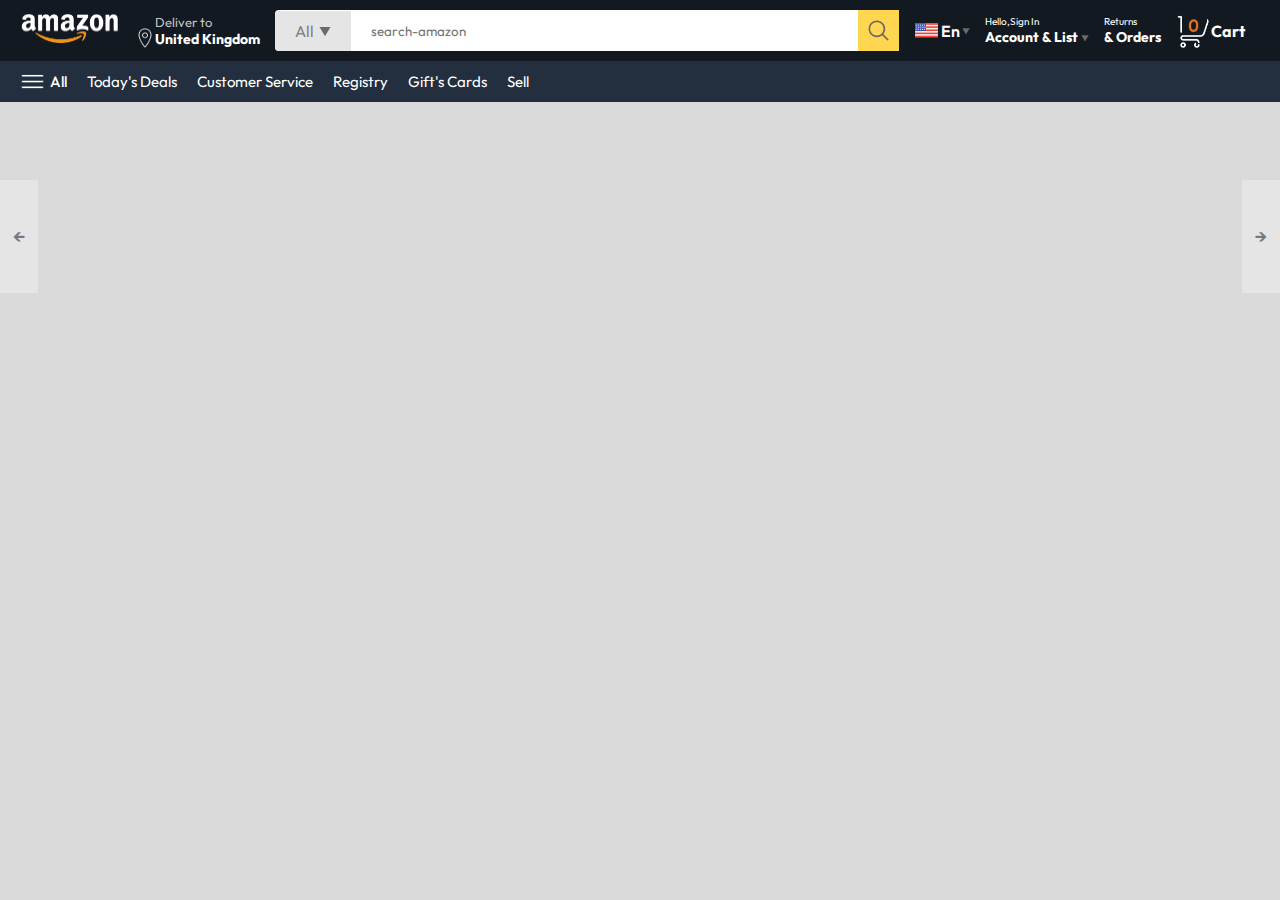
==== index.html @ e349fc18 "morning mini change" ====
<!DOCTYPE html>
<html lang="en">
  <head>
    <meta charset="UTF-8" />
    <meta name="viewport" content="width=device-width, initial-scale=1.0" />
    <title>Amazon clone from yt</title>
    <link rel="stylesheet" href="style.css" />
  </head>
  <body>
    <nav>
      <a href="/">
        <img src="./assets/amazon_logo.png" width="100" alt="" />
      </a>
      <div class="nav-country">
        <img src="./assets/location_icon.png" height="20" alt="" />
        <div>
          <p>Deliver to</p>
          <h1>United Kingdom</h1>
        </div>
      </div>
      <div class="nav-search">
        <div class="nav-search-category">
          <p>All</p>
          <img src="./assets/dropdown_icon.png" alt="" height="12" />
        </div>
        <input
          type="text"
          class="nav-search-input"
          placeholder="search-amazon"
        />
        <img src="./assets/search_icon.png" alt="" class="nav-search-icon" />
      </div>
      <div class="nav-language">
        <img src="./assets/us_flag.png" alt="" width="25px" />
        <p>En</p>
        <img src="./assets/dropdown_icon.png" alt="" width="8px" />
      </div>
      <div class="nav-text">
        <p>Hello,Sign In</p>
        <h1>
          Account & List
          <img src="./assets/dropdown_icon.png" alt="" width="8px" />
        </h1>
      </div>
      <div class="nav-text">
        <p>Returns</p>
        <h1>& Orders</h1>
      </div>
      <a href="#" class="nav-cart">
        <img src="./assets/cart_icon.png" width="35px" alt="" />
        <h4>Cart</h4>
      </a>
    </nav>

    <!-- nav-bottom -->
    <div class="nav-bottom">
      <div>
        <img src="./assets/menu_icon.png" width="25px" alt="" />
        <p>All</p>
      </div>
      <p>Today's Deals</p>
      <p>Customer Service</p>
      <p>Registry</p>
      <p>Gift's Cards</p>
      <p>Sell</p>
    </div>
    <div class="header-slider">
      <a href="#" class="control-prev">&#8592</a>
      <a href="#" class="control-next">&#8594</a>
      <ul>
        <img src="./assets/header1.jpg" class="header-img" alt="" />
        <img src="./assets/header2.jpg" class="header-img" alt="" />
        <img src="./assets/header3.jpg" class="header-img" alt="" />
        <img src="./assets/header4.jpg" class="header-img" alt="" />
        <img src="./assets/header5.jpg" class="header-img" alt="" />
        <img src="./assets/header6.jpg" class="header-img" alt="" />
      </ul>
    </div>



    <script src="script.js"></script>
  </body>
</html>
---- style.css ----
@import url("https://fonts.googleapis.com/css2?family=Outfit:wght@100..900&display=swap");

* {
  padding: 0;
  margin: 0;
  box-sizing: border-box;
  font-family: Outfit;
}
body {
  background-color: #dadada;
}
a {
  text-decoration: none;
  color: inherit;
}
nav {
  display: flex;
  align-items: center;
  justify-content: space-between;
  background: #131921;
  padding: 10px 20px;
  color: #fff;
}
.nav-country {
  display: flex;
  align-items: end;
  margin-left: 15px;
  font-size: 13px;
  color: #c4c4c4;
}
.nav-country h1 {
  color: #fff;
  font-size: 14px;
}
.nav-search {
  flex: 1;
  display: flex;
  align-items: center;
  background: #fff;
  color: gray;
  max-width: 1000px;
  margin-left: 15px;
  border-radius: 4px;
}
.nav-search-category {
  display: flex;
  align-items: center;
  padding: 10px 20px;
  gap: 5px;
  background: #e5e5e5;
  border-radius: 4px 0 0 4px;
}

.nav-search-input {
  border: none;
  outline: none;
  padding-left: 20px;
  width: 100%; /* Full width */
}
.nav-search-icon {
  max-width: 41px;
  padding: 8px;
  background: #ffd64f;
  border: 0 4px 4px 0;
}
.nav-language {
  display: flex;
  align-items: center;
  gap: 2px;
  font-weight: 600;
  margin-left: 15px;
}
.nav-text {
  margin-left: 15px;
}
.nav-text {
  font-size: 10px;
}
.nav-text h1 {
  font-size: 14px;
}
.nav-cart {
  display: flex;
  align-items: center;
  margin: 0 15px;
}

.nav-bottom {
  display: flex;
  align-items: center;
  gap: 20px;
  padding: 8px 20px;
  background: #232f3e;
  color: #fff;
  font-size: 15px;
}
.nav-bottom div {
  display: flex;
  align-items: center;
  gap: 5px;
  font-weight: 500;
}
.header-slider ul {
  display: flex;
  overflow-y: hidden;
}
.header-img {
  max-width: 100%;
  mask-image: linear-gradient(to bottom, #000000 50%, transparent 100%);
}
.header-slider a {
  position: absolute;
  top: 20%;
  z-index: 1;
  padding: 5vh 1vw;
  background: #ffffff4f;
  color: #0000007b;
  text-decoration: none;
  font-weight: 600;
  font-size: 18px;
  cursor: pointer;
}

.control-next {
  right: 0;
}
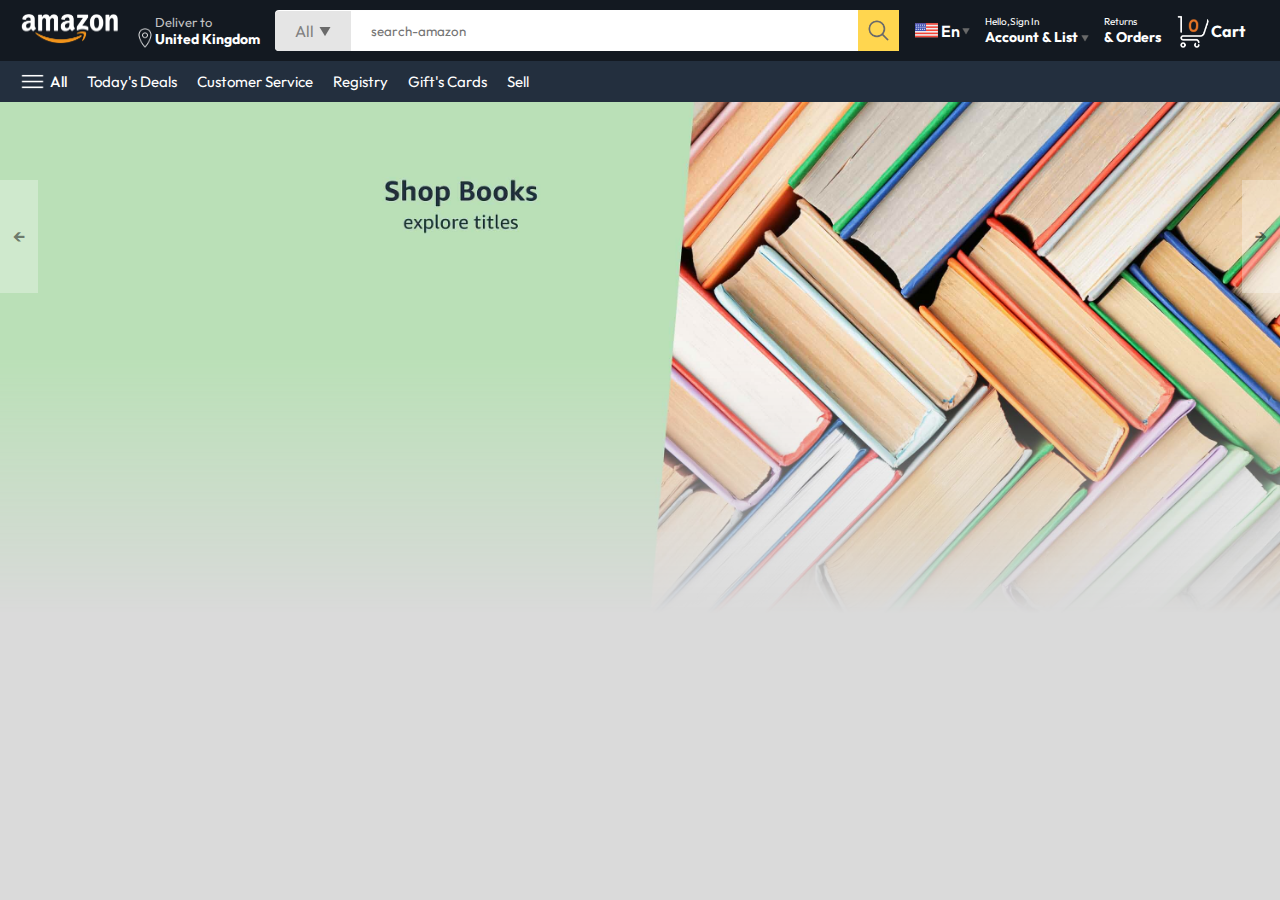
==== commit ae427369: "simle error distroyed my 1 hour" ====
--- a/index.html
+++ b/index.html
@@ -67,6 +67,7 @@
     <div class="header-slider">
       <a href="#" class="control-prev">&#8592</a>
       <a href="#" class="control-next">&#8594</a>
+
       <ul>
         <img src="./assets/header1.jpg" class="header-img" alt="" />
         <img src="./assets/header2.jpg" class="header-img" alt="" />
@@ -77,8 +78,6 @@
       </ul>
     </div>
 
-
-
     <script src="script.js"></script>
   </body>
 </html>
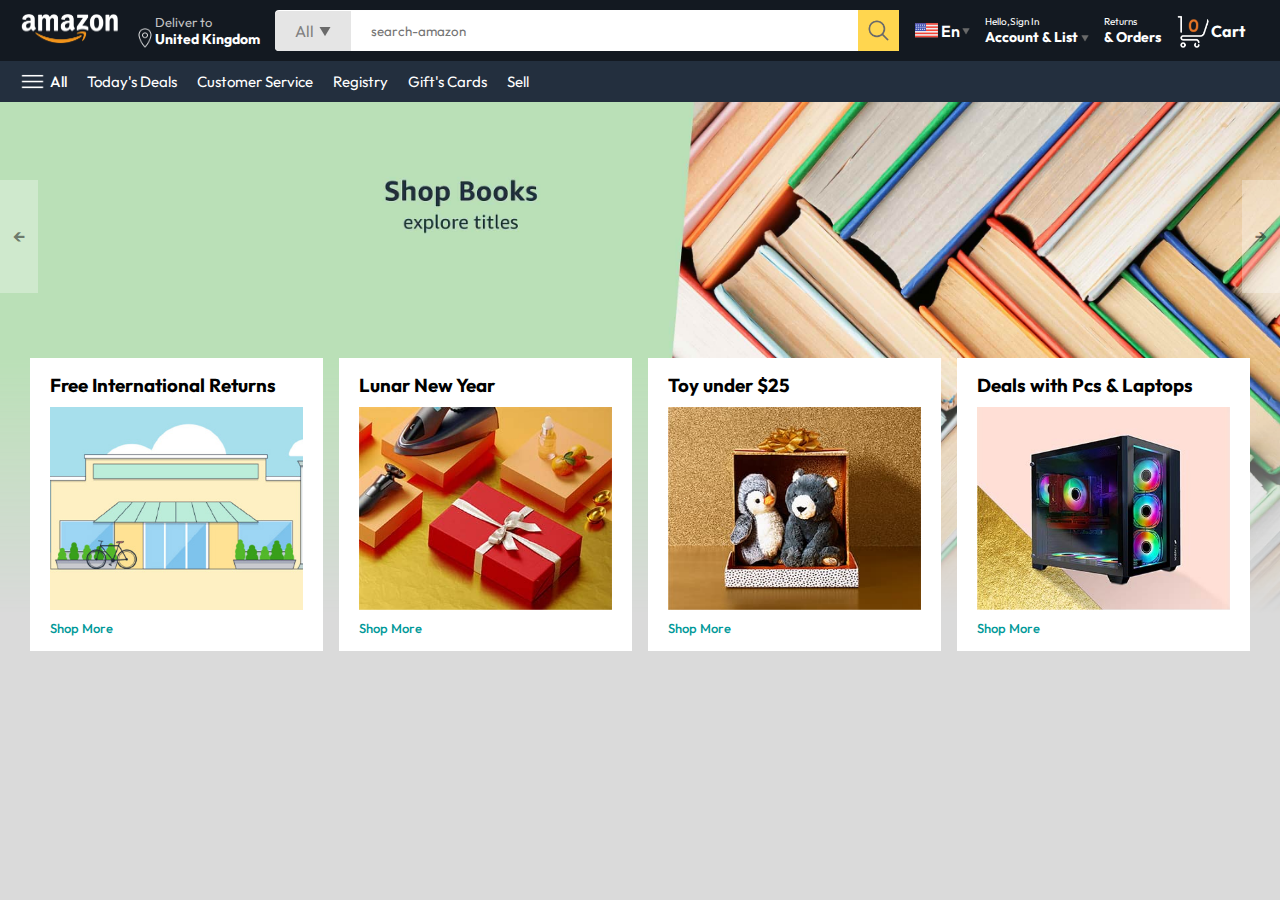
==== commit d7b28c6d: "morning start" ====
--- a/index.html
+++ b/index.html
@@ -78,6 +78,35 @@
       </ul>
     </div>
 
+    <div class="box-row header-box">
+      <div class="box-col">
+        <h3>Free International Returns</h3>
+        <img src="./assets/box1-1.jpg" alt="">
+          <a href="/">Shop More</a>
+      </div>
+     
+      <div class="box-col">
+        <h3>Lunar New Year</h3>
+        <img src="./assets/box1-2.jpg" alt="">
+          <a href="/">Shop More</a>
+      </div>
+      <div class="box-col">
+        <h3>Toy under $25</h3>
+        <img src="./assets/box1-3.jpg" alt="">
+          <a href="/">Shop More</a>
+      </div>
+      <div class="box-col">
+        <h3>
+          Deals with Pcs & Laptops
+        </h3>
+        <img src="./assets/box1-4.jpg" alt="">
+          <a href="/">Shop More</a>
+      </div>
+     
+    </div>
+
     <script src="script.js"></script>
   </body>
 </html>
+
+
--- a/style.css
+++ b/style.css
@@ -124,3 +124,29 @@
 .control-next {
   right: 0;
 }
+.box-row {
+  display: flex;
+  flex-wrap: wrap;
+  row-gap: 20px;
+  justify-content: space-between;
+  margin: 20px 30px;
+}
+.box-col {
+  display: flex;
+  flex-direction: column;
+  gap: 10px;
+  padding: 15px 20px;
+  background: #fff;
+  max-width: 24%;
+  min-width: 200px;
+  z-index: 1;
+}
+.box-col a {
+  font-size: 13px;
+  color: #009999;
+  font-weight: 500;
+}
+
+.header-box {
+  margin-top: -20vw;
+}
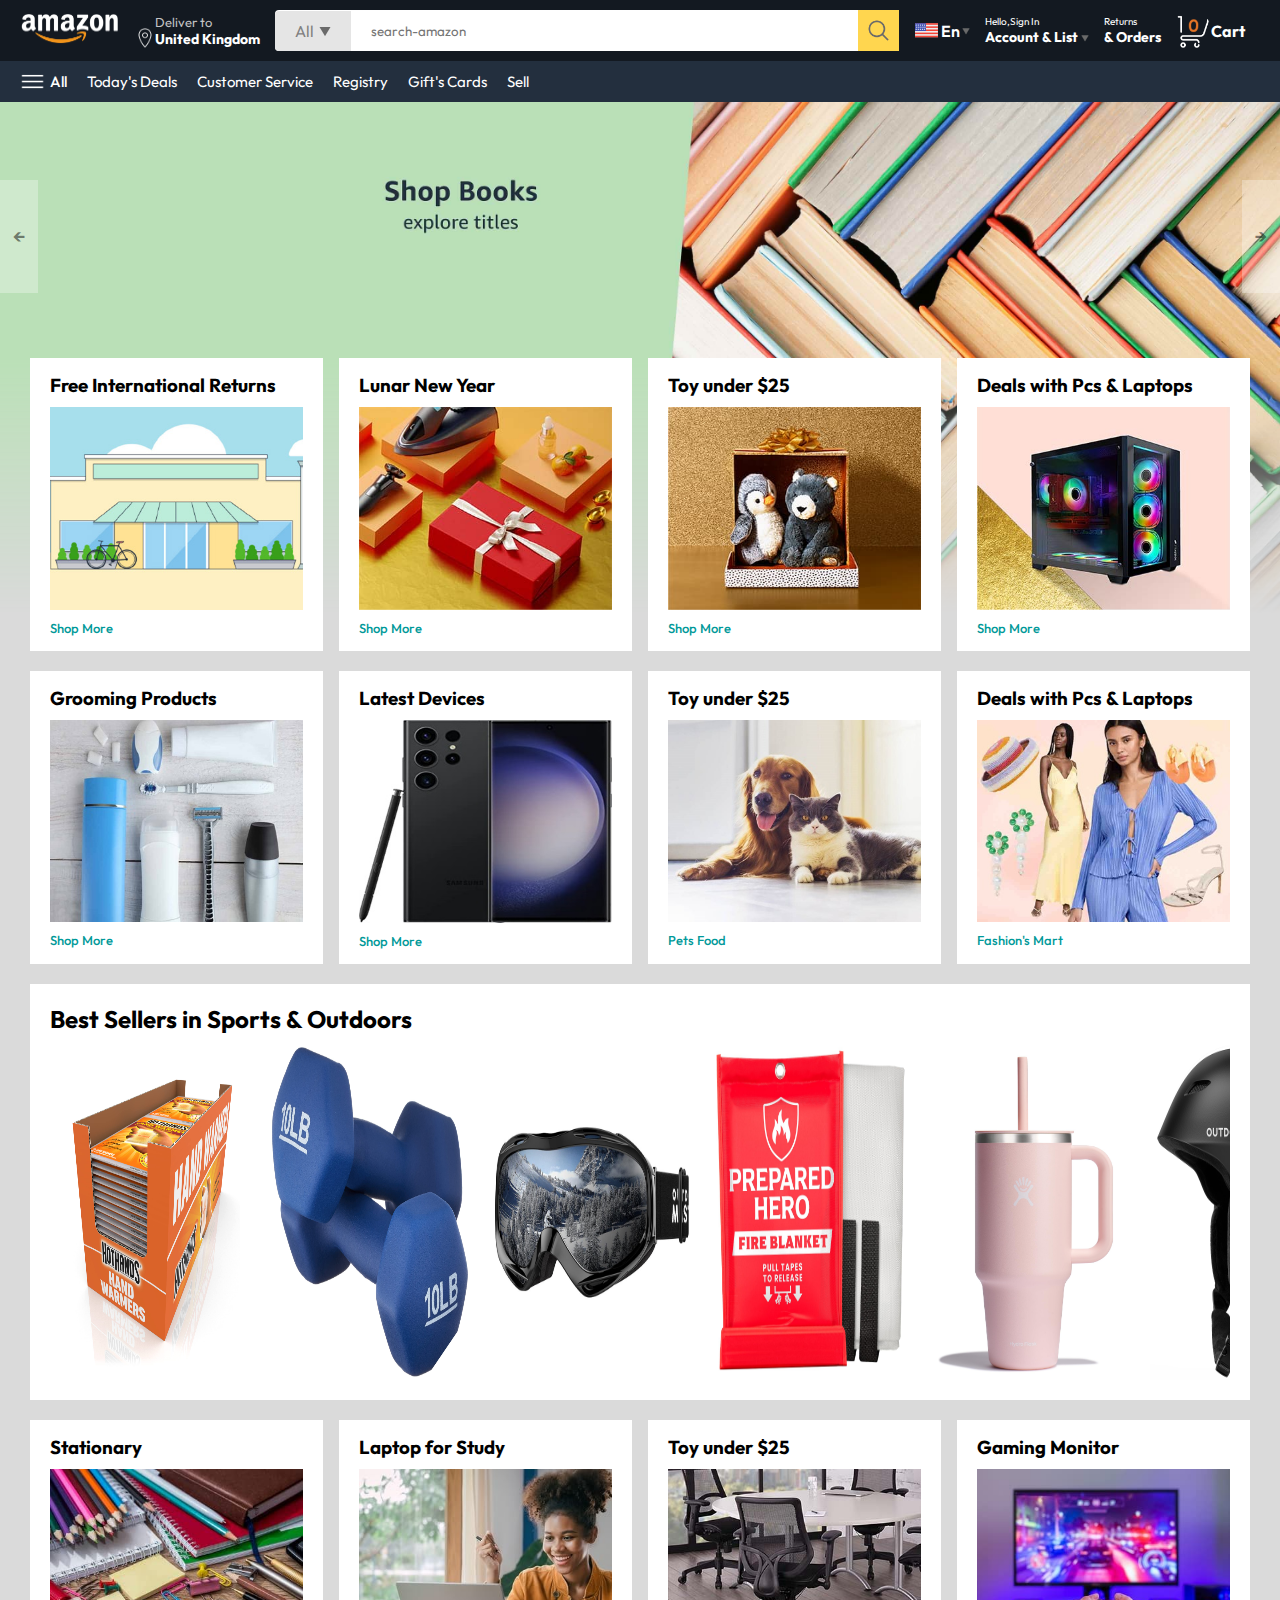
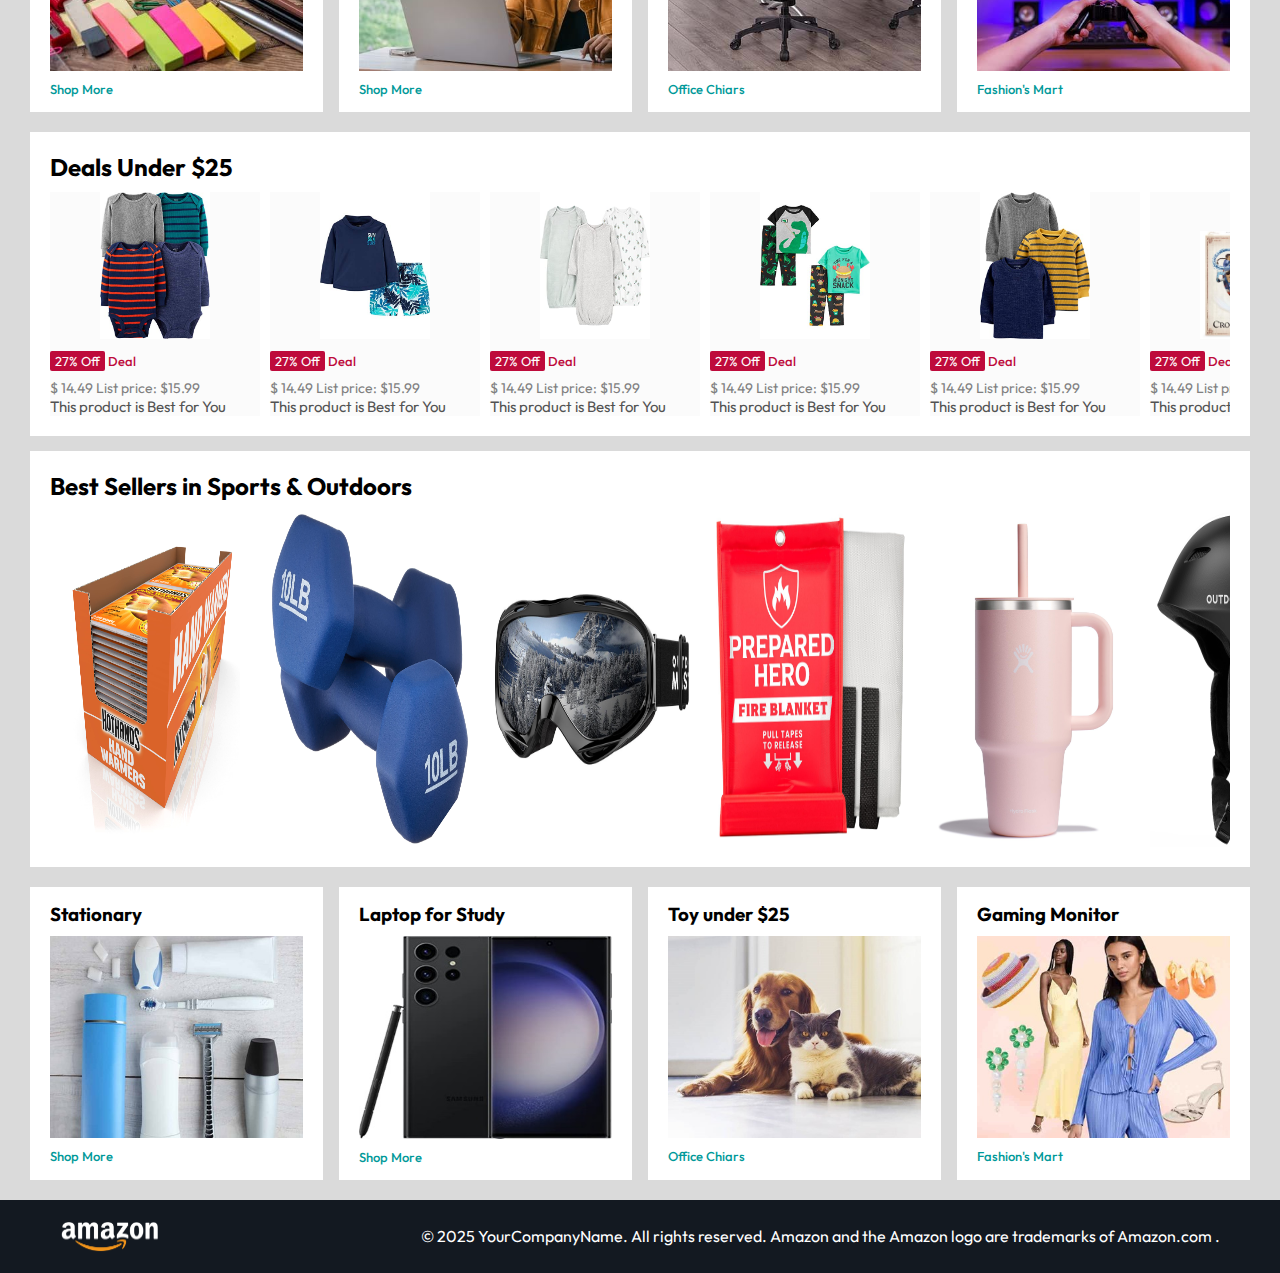
==== commit a7402861: "amazon homepage full design" ====
--- a/index.html
+++ b/index.html
@@ -102,8 +102,258 @@
         <img src="./assets/box1-4.jpg" alt="">
           <a href="/">Shop More</a>
       </div>
-     
-    </div>
+    </div>
+
+
+    <div class="box-row ">
+      <div class="box-col">
+        <h3>Grooming Products</h3>
+        <img src="./assets/box2-1.jpg" alt="">
+          <a href="/">Shop More</a>
+      </div>
+     
+      <div class="box-col">
+        <h3>Latest Devices</h3>
+        <img src="./assets/box2-2.jpg" alt="">
+          <a href="/">Shop More</a>
+      </div>
+      <div class="box-col">
+        <h3>Toy under $25</h3>
+        <img src="./assets/box2-3.jpg" alt="">
+          <a href="/">Pets Food</a>
+      </div>
+      <div class="box-col">
+        <h3>
+          Deals with Pcs & Laptops
+        </h3>
+        <img src="./assets/box2-4.jpg" alt="">
+          <a href="/">Fashion's Mart</a>
+      </div>
+     
+    </div>
+
+    <!-- products slider -->
+     <div class="products-slider">
+      <h2>Best Sellers in Sports & Outdoors</h2>
+      <div class="products">
+        <img src="./assets/product1-1.jpg" alt="">
+        <img src="./assets/product1-2.jpg" alt="">
+        <img src="./assets/product1-3.jpg" alt="">
+        <img src="./assets/product1-4.jpg" alt="">
+        <img src="./assets/product1-5.jpg" alt="">
+        <img src="./assets/product1-6.jpg" alt="">
+        <img src="./assets/product1-7.jpg" alt="">
+        <img src="./assets/product1-8.jpg" alt="">
+        <img src="./assets/product1-9.jpg" alt="">
+        <img src="./assets/product1-10.jpg" alt="">
+      </div>
+     </div>
+
+     <!-- products slider after  -->
+     <div class="box-row ">
+      <div class="box-col">
+        <h3>Stationary</h3>
+        <img src="./assets/box3-1.jpg" alt="">
+          <a href="/">Shop More</a>
+      </div>
+     
+      <div class="box-col">
+        <h3>Laptop for Study</h3>
+        <img src="./assets/box3-2.jpg" alt="">
+          <a href="/">Shop More</a>
+      </div>
+      <div class="box-col">
+        <h3>Toy under $25</h3>
+        <img src="./assets/box3-3.jpg" alt="">
+          <a href="/">Office Chiars</a>
+      </div>
+      <div class="box-col">
+        <h3>
+         Gaming Monitor
+        </h3>
+        <img src="./assets/box3-4.jpg" alt="">
+          <a href="/">Fashion's Mart</a>
+      </div>
+    </div>
+
+    <!-- products slider  with price -->
+     <div class="product-slider-with-price">
+      <h2>Deals Under $25</h2>
+      <div class="products">
+         <div class="product-card">
+          <div class="product-img-container">
+            <img src="./assets/product2-1.jpg" alt="">
+          </div>
+          <div class="product-offer">
+            <p>27% Off</p> <span>Deal</span>
+          </div>
+          <p class="product-price">$ <span>14.49</span> List price: $15.99 </p>
+          <h4>This product is Best for You</h4>
+         </div>
+         <div class="product-card">
+          <div class="product-img-container">
+            <img src="./assets/product2-2.jpg" alt="">
+          </div>
+          <div class="product-offer">
+            <p>27% Off</p> <span>Deal</span>
+          </div>
+          <p class="product-price">$ <span>14.49</span> List price: $15.99 </p>
+          <h4>This product is Best for You</h4>
+         </div>
+         <div class="product-card">
+          <div class="product-img-container">
+            <img src="./assets/product2-3.jpg" alt="">
+          </div>
+          <div class="product-offer">
+            <p>27% Off</p> <span>Deal</span>
+          </div>
+          <p class="product-price">$ <span>14.49</span> List price: $15.99 </p>
+          <h4>This product is Best for You</h4>
+         </div>
+         <div class="product-card">
+          <div class="product-img-container">
+            <img src="./assets/product2-4.jpg" alt="">
+          </div>
+          <div class="product-offer">
+            <p>27% Off</p> <span>Deal</span>
+          </div>
+          <p class="product-price">$ <span>14.49</span> List price: $15.99 </p>
+          <h4>This product is Best for You</h4>
+         </div>
+         <div class="product-card">
+          <div class="product-img-container">
+            <img src="./assets/product2-5.jpg" alt="">
+          </div>
+          <div class="product-offer">
+            <p>27% Off</p> <span>Deal</span>
+          </div>
+          <p class="product-price">$ <span>14.49</span> List price: $15.99 </p>
+          <h4>This product is Best for You</h4>
+         </div>
+         <div class="product-card">
+          <div class="product-img-container">
+            <img src="./assets/product2-6.jpg" alt="">
+          </div>
+          <div class="product-offer">
+            <p>27% Off</p> <span>Deal</span>
+          </div>
+          <p class="product-price">$ <span>14.49</span> List price: $15.99 </p>
+          <h4>This product is Best for You</h4>
+         </div>
+         <div class="product-card">
+          <div class="product-img-container">
+            <img src="./assets/product2-7.jpg" alt="">
+          </div>
+          <div class="product-offer">
+            <p>27% Off</p> <span>Deal</span>
+          </div>
+          <p class="product-price">$ <span>14.49</span> List price: $15.99 </p>
+          <h4>This product is Best for You</h4>
+         </div>
+         <div class="product-card">
+          <div class="product-img-container">
+            <img src="./assets/product2-8.jpg" alt="">
+          </div>
+          <div class="product-offer">
+            <p>27% Off</p> <span>Deal</span>
+          </div>
+          <p class="product-price">$ <span>14.49</span> List price: $15.99 </p>
+          <h4>This product is Best for You</h4>
+         </div>
+         <div class="product-card">
+          <div class="product-img-container">
+            <img src="./assets/product2-9.jpg" alt="">
+          </div>
+          <div class="product-offer">
+            <p>27% Off</p> <span>Deal</span>
+          </div>
+          <p class="product-price">$ <span>14.49</span> List price: $15.99 </p>
+          <h4>This product is Best for You</h4>
+         </div>
+         <div class="product-card">
+          <div class="product-img-container">
+            <img src="./assets/product2-10.jpg" alt="">
+          </div>
+          <div class="product-offer">
+            <p>27% Off</p> <span>Deal</span>
+          </div>
+          <p class="product-price">$ <span>14.49</span> List price: $15.99 </p>
+          <h4>This product is Best for You</h4>
+         </div>
+         <div class="product-card">
+          <div class="product-img-container">
+            <img src="./assets/product2-11.jpg" alt="">
+          </div>
+          <div class="product-offer">
+            <p>27% Off</p> <span>Deal</span>
+          </div>
+          <p class="product-price">$ <span>14.49</span> List price: $15.99 </p>
+          <h4>This product is Best for You</h4>
+         </div>
+         <div class="product-card">
+          <div class="product-img-container">
+            <img src="./assets/product2-12.jpg" alt="">
+          </div>
+          <div class="product-offer">
+            <p>27% Off</p> <span>Deal</span>
+          </div>
+          <p class="product-price">$ <span>14.49</span> List price: $15.99 </p>
+          <h4>This product is Best for You</h4>
+         </div>
+         
+      </div>
+     </div>
+
+     <!-- product slider again -->
+     <div class="products-slider">
+      <h2>Best Sellers in Sports & Outdoors</h2>
+      <div class="products">
+        <img src="./assets/product1-1.jpg" alt="">
+        <img src="./assets/product1-2.jpg" alt="">
+        <img src="./assets/product1-3.jpg" alt="">
+        <img src="./assets/product1-4.jpg" alt="">
+        <img src="./assets/product1-5.jpg" alt="">
+        <img src="./assets/product1-6.jpg" alt="">
+        <img src="./assets/product1-7.jpg" alt="">
+        <img src="./assets/product1-8.jpg" alt="">
+        <img src="./assets/product1-9.jpg" alt="">
+        <img src="./assets/product1-10.jpg" alt="">
+      </div>
+     </div>
+ 
+
+     <!-- box row -->
+     <div class="box-row ">
+      <div class="box-col">
+        <h3>Stationary</h3>
+        <img src="./assets/box2-1.jpg" alt="">
+          <a href="/">Shop More</a>
+      </div>
+     
+      <div class="box-col">
+        <h3>Laptop for Study</h3>
+        <img src="./assets/box2-2.jpg" alt="">
+          <a href="/">Shop More</a>
+      </div>
+      <div class="box-col">
+        <h3>Toy under $25</h3>
+        <img src="./assets/box2-3.jpg" alt="">
+          <a href="/">Office Chiars</a>
+      </div>
+      <div class="box-col">
+        <h3>
+         Gaming Monitor
+        </h3>
+        <img src="./assets/box2-4.jpg" alt="">
+          <a href="/">Fashion's Mart</a>
+      </div>
+    </div>
+    
+
+    <footer>
+      <img src="./assets/amazon_logo.png" width="100" alt="">
+      <p>© 2025 YourCompanyName. All rights reserved. Amazon and the Amazon logo are trademarks of Amazon.com .</p>
+    </footer>
 
     <script src="script.js"></script>
   </body>
--- a/style.css
+++ b/style.css
@@ -150,3 +150,81 @@
 .header-box {
   margin-top: -20vw;
 }
+
+.products-slider {
+  background: #fff;
+  margin: 0 30px;
+  padding: 20px;
+  margin-bottom: 15px;
+}
+.products-slider .products {
+  display: flex;
+  overflow-x: auto;
+  gap: 20px;
+  margin-top: 10px;
+}
+
+.products-slider .products img {
+  max-width: 200px;
+  max-height: 200;
+}
+.products-slider .products::-webkit-scrollbar {
+  display: none;
+}
+.product-slider-with-price {
+  background: #fff;
+  margin: 0 30px;
+  padding: 20px;
+  margin-bottom: 15px;
+}
+.product-slider-with-price .products {
+  display: flex;
+  overflow-x: auto;
+  gap: 10px;
+  margin-top: 10px;
+}
+.product-slider-with-price .products::-webkit-scrollbar {
+  display: none;
+}
+.product-card {
+  display: flex;
+  flex-direction: column;
+  justify-content: end;
+  min-width: 210px;
+  background: #fbfbfb;
+}
+.product-card img {
+  width: 110px;
+  margin: 0 50px;
+}
+.product-offer p {
+  background: #be0b3b;
+  color: #fff;
+  display: inline-block;
+  padding: 2px 5px;
+  border-radius: 2px;
+  margin: 8px 0;
+  font-size: 13px;
+}
+.product-offer span {
+  color: #be0b3b;
+  font-weight: 500;
+  font-size: 13px;
+}
+.product-price {
+  color: gray;
+  font-size: 14px;
+}
+.product-card h4 {
+  color: #525252;
+  font-size: 15px;
+  font-weight: 400;
+}
+footer {
+  display: flex;
+  justify-content: space-between;
+  align-items: center;
+  color: #fff;
+  background: #131921;
+  padding: 20px 60px;
+}
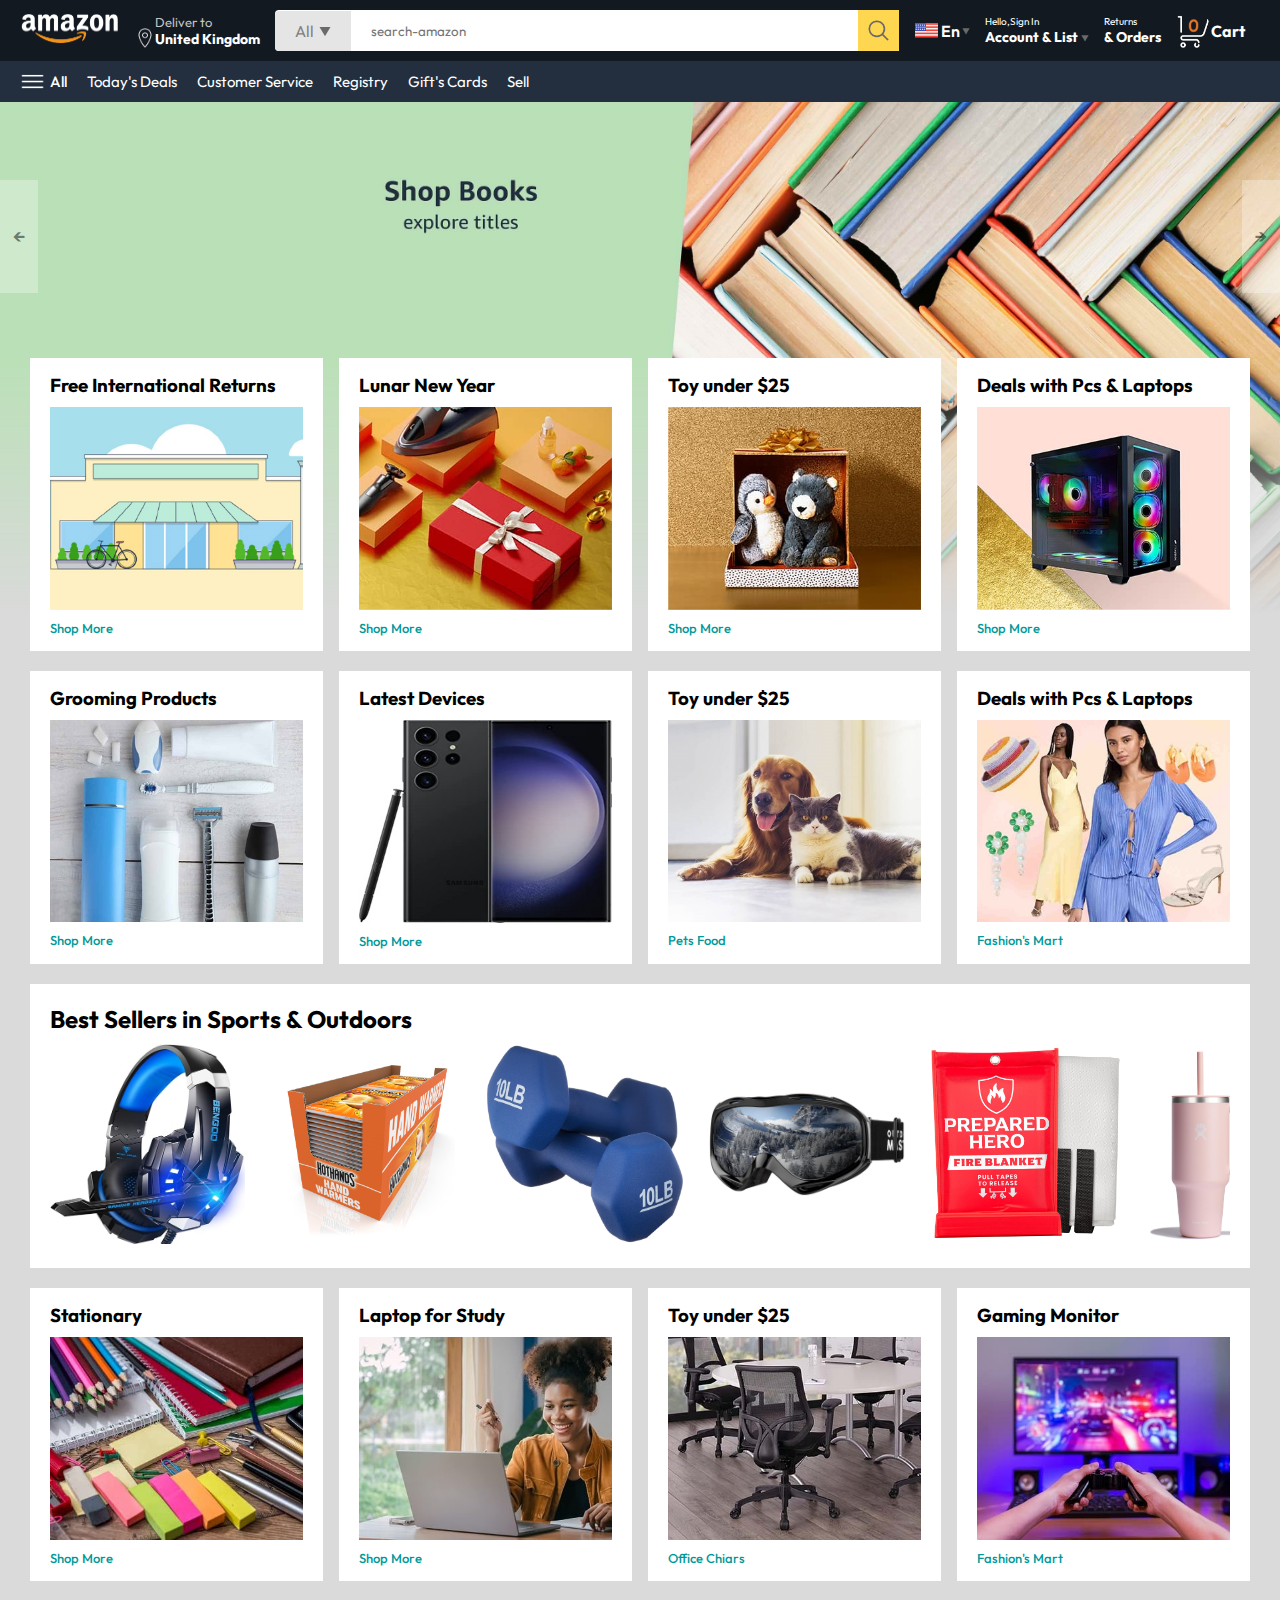
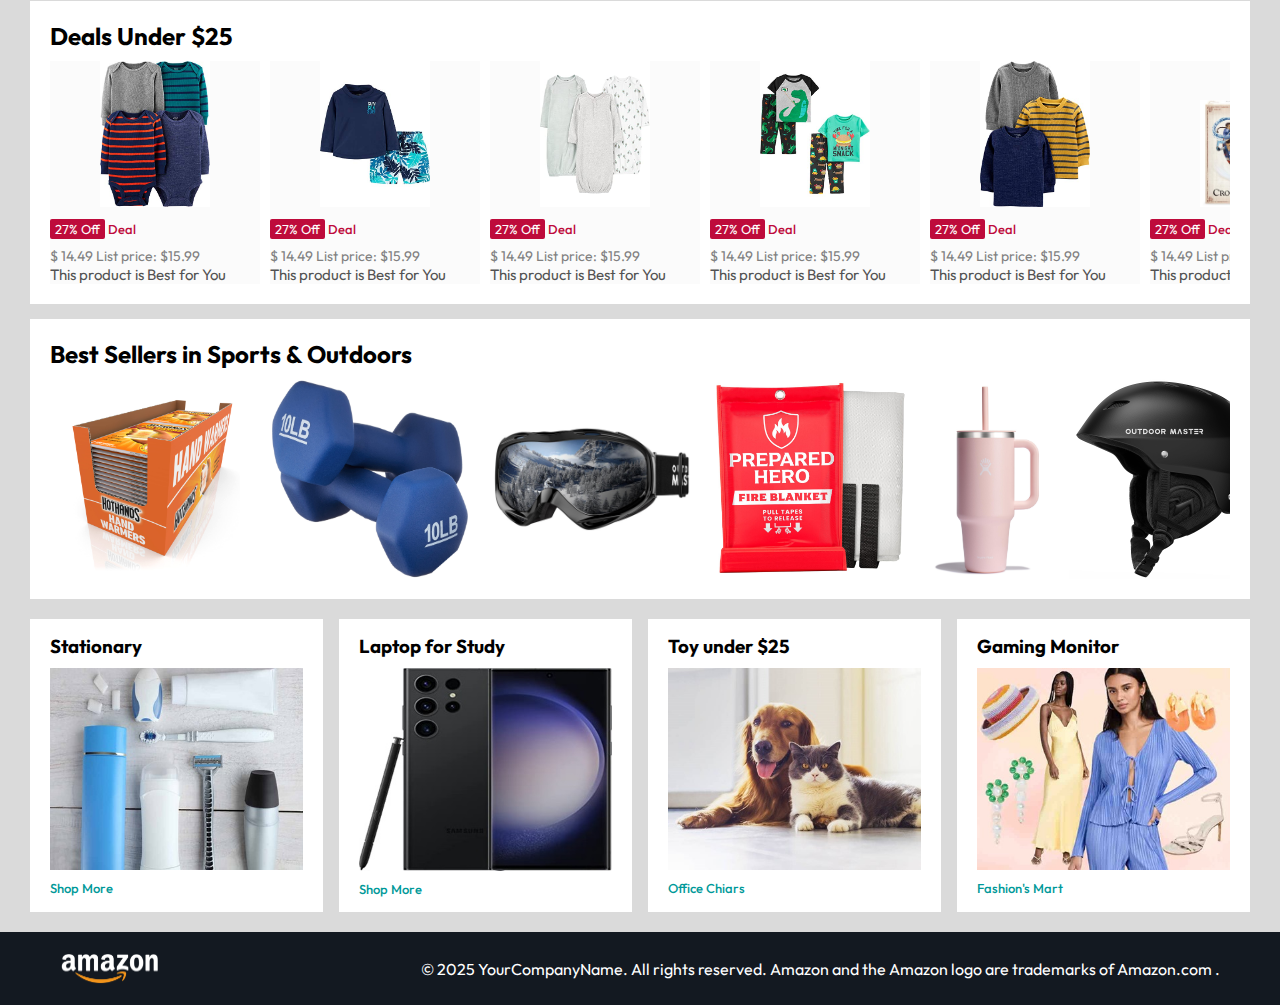
==== commit 2d7cdaa9: "start again" ====
--- a/index.html
+++ b/index.html
@@ -136,6 +136,7 @@
      <div class="products-slider">
       <h2>Best Sellers in Sports & Outdoors</h2>
       <div class="products">
+       <a href="/product.html"> <img src="./assets/product_img.jpg" alt=""></a>
         <img src="./assets/product1-1.jpg" alt="">
         <img src="./assets/product1-2.jpg" alt="">
         <img src="./assets/product1-3.jpg" alt="">
--- a/style.css
+++ b/style.css
@@ -166,7 +166,7 @@
 
 .products-slider .products img {
   max-width: 200px;
-  max-height: 200;
+  max-height: 200px;
 }
 .products-slider .products::-webkit-scrollbar {
   display: none;
